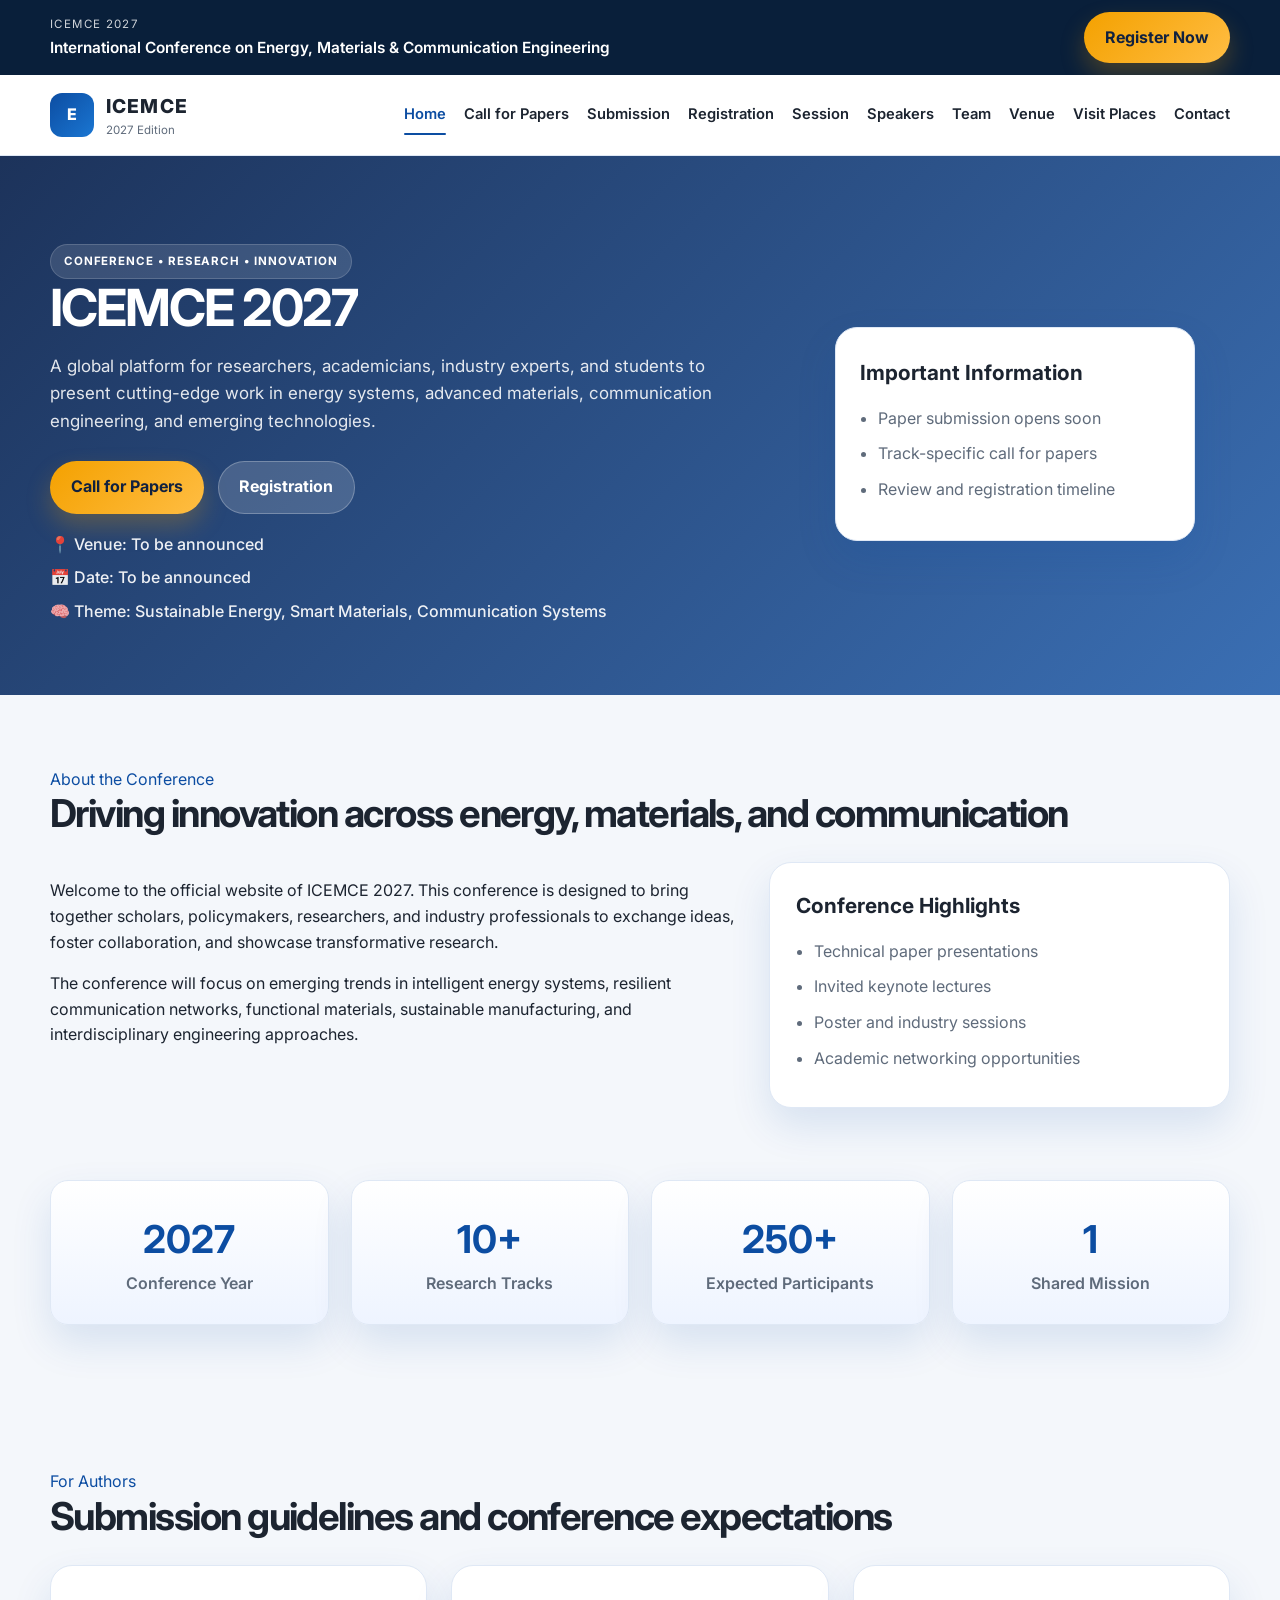
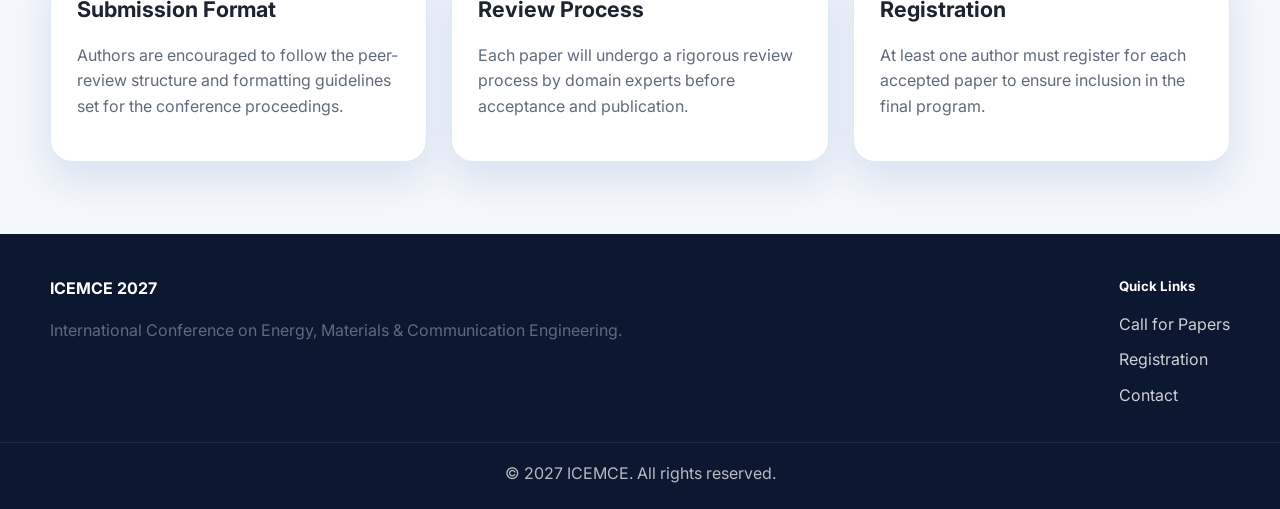
==== index.html @ 9a08f67a "first commit" ====
<!DOCTYPE html>
<html lang="en">
  <head>
    <meta charset="UTF-8" />
    <meta name="viewport" content="width=device-width, initial-scale=1.0" />
    <title>ICEMCE 2027 | Home</title>
    <meta name="description" content="ICEMCE 2027 conference website" />
    <link rel="preconnect" href="https://fonts.googleapis.com" />
    <link rel="preconnect" href="https://fonts.gstatic.com" crossorigin />
    <link href="https://fonts.googleapis.com/css2?family=Inter:wght@400;500;600;700;800&display=swap" rel="stylesheet" />
    <link rel="stylesheet" href="css/style.css" />
  </head>
  <body>
    <header class="topbar">
      <div class="container topbar-inner">
        <div class="brand-block">
          <span class="eyebrow">ICEMCE 2027</span>
          <strong>International Conference on Energy, Materials & Communication Engineering</strong>
        </div>
        <a href="Registration.html" class="btn btn-primary">Register Now</a>
      </div>
    </header>

    <nav class="navbar">
      <div class="container nav-inner">
        <div class="logo-wrap">
          <div class="logo-mark">E</div>
          <div>
            <div class="logo-title">ICEMCE</div>
            <div class="logo-subtitle">2027 Edition</div>
          </div>
        </div>

        <button class="nav-toggle" aria-label="Toggle navigation">☰</button>

        <div class="nav-links">
          <a href="index.html" class="active">Home</a>
          <a href="Papers.html">Call for Papers</a>
          <a href="Submission.html">Submission</a>
          <a href="Registration.html">Registration</a>
          <a href="session.html">Session</a>
          <a href="speakers.html">Speakers</a>
          <a href="team.html">Team</a>
          <a href="venue.html">Venue</a>
          <a href="place.html">Visit Places</a>
          <a href="contact.html">Contact</a>
        </div>
      </div>
    </nav>

    <main>
      <section class="hero">
        <div class="container hero-inner">
          <div class="hero-copy">
            <span class="tag">Conference • Research • Innovation</span>
            <h1>ICEMCE 2027</h1>
            <p>
              A global platform for researchers, academicians, industry experts, and students to present cutting-edge work in energy systems, advanced materials, communication engineering, and emerging technologies.
            </p>
            <div class="hero-actions">
              <a href="Papers.html" class="btn btn-primary">Call for Papers</a>
              <a href="Registration.html" class="btn btn-secondary">Registration</a>
            </div>
            <ul class="meta-list">
              <li>📍 Venue: To be announced</li>
              <li>📅 Date: To be announced</li>
              <li>🧠 Theme: Sustainable Energy, Smart Materials, Communication Systems</li>
            </ul>
          </div>
          <div class="hero-panel">
            <div class="panel-card">
              <h3>Important Information</h3>
              <ul>
                <li>Paper submission opens soon</li>
                <li>Track-specific call for papers</li>
                <li>Review and registration timeline</li>
              </ul>
            </div>
          </div>
        </div>
      </section>

      <section class="info-section">
        <div class="container">
          <div class="section-heading">
            <span>About the Conference</span>
            <h2>Driving innovation across energy, materials, and communication</h2>
          </div>
          <div class="grid-2">
            <div>
              <p>
                Welcome to the official website of ICEMCE 2027. This conference is designed to bring together scholars, policymakers, researchers, and industry professionals to exchange ideas, foster collaboration, and showcase transformative research.
              </p>
              <p>
                The conference will focus on emerging trends in intelligent energy systems, resilient communication networks, functional materials, sustainable manufacturing, and interdisciplinary engineering approaches.
              </p>
            </div>
            <div class="highlight-box">
              <h3>Conference Highlights</h3>
              <ul>
                <li>Technical paper presentations</li>
                <li>Invited keynote lectures</li>
                <li>Poster and industry sessions</li>
                <li>Academic networking opportunities</li>
              </ul>
            </div>
          </div>
        </div>
      </section>

      <section class="stats-section">
        <div class="container stats-grid">
          <div class="stat-card">
            <strong>2027</strong>
            <span>Conference Year</span>
          </div>
          <div class="stat-card">
            <strong>10+</strong>
            <span>Research Tracks</span>
          </div>
          <div class="stat-card">
            <strong>250+</strong>
            <span>Expected Participants</span>
          </div>
          <div class="stat-card">
            <strong>1</strong>
            <span>Shared Mission</span>
          </div>
        </div>
      </section>

      <section class="info-section">
        <div class="container">
          <div class="section-heading">
            <span>For Authors</span>
            <h2>Submission guidelines and conference expectations</h2>
          </div>
          <div class="card-list">
            <article class="feature-card">
              <h3>Submission Format</h3>
              <p>Authors are encouraged to follow the peer-review structure and formatting guidelines set for the conference proceedings.</p>
            </article>
            <article class="feature-card">
              <h3>Review Process</h3>
              <p>Each paper will undergo a rigorous review process by domain experts before acceptance and publication.</p>
            </article>
            <article class="feature-card">
              <h3>Registration</h3>
              <p>At least one author must register for each accepted paper to ensure inclusion in the final program.</p>
            </article>
          </div>
        </div>
      </section>
    </main>

    <footer class="site-footer">
      <div class="container footer-inner">
        <div>
          <h4>ICEMCE 2027</h4>
          <p>International Conference on Energy, Materials & Communication Engineering.</p>
        </div>
        <div>
          <h5>Quick Links</h5>
          <ul>
            <li><a href="Papers.html">Call for Papers</a></li>
            <li><a href="Registration.html">Registration</a></li>
            <li><a href="contact.html">Contact</a></li>
          </ul>
        </div>
      </div>
      <div class="footer-bottom">© 2027 ICEMCE. All rights reserved.</div>
    </footer>

    <script src="js/main.js"></script>
  </body>
</html>
---- css/style.css ----
:root {
  --bg: #f4f7fb;
  --panel: #ffffff;
  --panel-alt: #eef4ff;
  --primary: #0c4da2;
  --primary-deep: #082b5e;
  --secondary: #f4a100;
  --text: #1c2430;
  --muted: #5f6b7b;
  --border: #dfe8f5;
  --shadow: 0 18px 40px rgba(12, 77, 162, 0.12);
}

* { box-sizing: border-box; }

html { scroll-behavior: smooth; }

body {
  margin: 0;
  font-family: "Inter", sans-serif;
  color: var(--text);
  background: var(--bg);
  line-height: 1.6;
}

a {
  color: inherit;
  text-decoration: none;
}

img { max-width: 100%; display: block; }

.container {
  width: min(1180px, calc(100% - 32px));
  margin: 0 auto;
}

.topbar {
  background: #091f3a;
  color: #ffffff;
  padding: 12px 0;
}

.topbar-inner {
  display: flex;
  align-items: center;
  justify-content: space-between;
  gap: 20px;
}

.brand-block {
  display: flex;
  flex-direction: column;
  gap: 2px;
}

.eyebrow {
  font-size: 0.72rem;
  letter-spacing: 0.12em;
  text-transform: uppercase;
  opacity: 0.8;
}

.brand-block strong {
  font-size: 0.96rem;
  font-weight: 600;
}

.btn {
  display: inline-flex;
  align-items: center;
  justify-content: center;
  border: none;
  border-radius: 999px;
  padding: 0.8rem 1.3rem;
  font-weight: 700;
  cursor: pointer;
  transition: transform 0.2s ease, box-shadow 0.2s ease;
}

.btn:hover {
  transform: translateY(-1px);
}

.btn-primary {
  background: linear-gradient(135deg, var(--secondary), #ffbd43);
  color: #11213f;
  box-shadow: 0 12px 24px rgba(244, 161, 0, 0.25);
}

.btn-secondary {
  background: rgba(255, 255, 255, 0.16);
  color: white;
  border: 1px solid rgba(255, 255, 255, 0.25);
}

.navbar {
  background: rgba(255, 255, 255, 0.96);
  backdrop-filter: blur(10px);
  position: sticky;
  top: 0;
  z-index: 100;
  border-bottom: 1px solid var(--border);
}

.nav-inner {
  display: flex;
  align-items: center;
  justify-content: space-between;
  min-height: 80px;
  gap: 20px;
}

.logo-wrap {
  display: flex;
  align-items: center;
  gap: 12px;
}

.logo-mark {
  width: 44px;
  height: 44px;
  display: grid;
  place-items: center;
  border-radius: 12px;
  background: linear-gradient(135deg, var(--primary), #1a76d2);
  color: white;
  font-weight: 800;
}

.logo-title {
  font-size: 1.2rem;
  font-weight: 800;
  letter-spacing: 0.06em;
}

.logo-subtitle {
  font-size: 0.72rem;
  color: var(--muted);
}

.nav-links {
  display: flex;
  align-items: center;
  flex-wrap: wrap;
  gap: 18px;
}

.nav-links a {
  position: relative;
  color: var(--text);
  font-weight: 600;
  font-size: 0.92rem;
  transition: color 0.2s ease;
}

.nav-links a:hover,
.nav-links a.active {
  color: var(--primary);
}

.nav-links a.active::after {
  content: "";
  position: absolute;
  left: 0;
  bottom: -8px;
  width: 100%;
  height: 2px;
  border-radius: 99px;
  background: var(--primary);
}

.nav-toggle {
  display: none;
  background: transparent;
  border: 1px solid var(--border);
  border-radius: 10px;
  font-size: 1.5rem;
  padding: 8px 10px;
  cursor: pointer;
}

.hero {
  background: linear-gradient(135deg, rgba(10, 34, 77, 0.92), rgba(12, 77, 162, 0.8)),
    url("https://images.unsplash.com/photo-1516321318423-f06f85e504b3?auto=format&fit=crop&w=1600&q=80") center/cover no-repeat;
  color: white;
  padding: 88px 0 70px;
}

.hero-inner {
  display: grid;
  grid-template-columns: 1.5fr 0.9fr;
  gap: 32px;
  align-items: center;
}

.tag {
  display: inline-flex;
  padding: 0.45rem 0.8rem;
  border-radius: 999px;
  background: rgba(255, 255, 255, 0.12);
  border: 1px solid rgba(255, 255, 255, 0.16);
  font-size: 0.72rem;
  font-weight: 700;
  letter-spacing: 0.08em;
  text-transform: uppercase;
}

.hero-copy h1,
.page-hero h1,
.section-heading h2 {
  margin: 0 0 18px;
  line-height: 1.1;
  letter-spacing: -0.04em;
}

.hero-copy h1 {
  font-size: clamp(2.4rem, 4vw, 4.5rem);
}

.hero-copy p {
  font-size: 1.06rem;
  color: rgba(255, 255, 255, 0.88);
  max-width: 700px;
}

.hero-actions {
  display: flex;
  flex-wrap: wrap;
  gap: 14px;
  margin: 26px 0 18px;
}

.meta-list {
  list-style: none;
  padding: 0;
  margin: 0;
  display: grid;
  gap: 8px;
  color: rgba(255, 255, 255, 0.92);
  font-weight: 500;
}

.hero-panel {
  display: flex;
  justify-content: center;
}

.panel-card,
.highlight-box,
.feature-card,
.pricing-card,
.content-block {
  background: var(--panel);
  border: 1px solid var(--border);
  border-radius: 22px;
  box-shadow: var(--shadow);
}

.panel-card {
  color: var(--text);
  padding: 28px 24px;
  width: min(100%, 360px);
}

.panel-card h3, .highlight-box h3 {
  margin-top: 0;
  margin-bottom: 16px;
  font-size: 1.3rem;
}

.panel-card ul,
.highlight-box ul,
.check-list,
.numbered-list,
.site-footer ul {
  margin: 0;
  padding-left: 18px;
  color: var(--muted);
}

.panel-card li,
.highlight-box li,
.check-list li,
.numbered-list li,
.site-footer li {
  margin-bottom: 10px;
}

.info-section,
.content-section {
  padding: 72px 0;
}

.section-heading {
  margin-bottom: 28px;
}

.section-heading span,
.page-hero .tag {
  color: var(--primary);
}

.section-heading h2 {
  font-size: clamp(2rem, 3vw, 3rem);
  color: var(--text);
}

.grid-2,
.two-column {
  display: grid;
  grid-template-columns: 1.2fr 0.8fr;
  gap: 28px;
}

.highlight-box,
.content-block,
.feature-card,
.pricing-card {
  padding: 26px;
}

.card-list,
.pricing-grid {
  display: grid;
  grid-template-columns: repeat(3, minmax(0, 1fr));
  gap: 24px;
}

.feature-card h3,
.pricing-card h3 {
  margin-top: 0;
  margin-bottom: 12px;
  font-size: 1.35rem;
}

.feature-card p,
.content-block p,
.pricing-card li,
.site-footer p,
.site-footer a {
  color: var(--muted);
}

.stats-section {
  padding: 0 0 72px;
}

.stats-grid {
  display: grid;
  grid-template-columns: repeat(4, minmax(0, 1fr));
  gap: 22px;
}

.stat-card {
  background: linear-gradient(180deg, var(--panel), var(--panel-alt));
  border: 1px solid var(--border);
  border-radius: 18px;
  padding: 28px 20px;
  text-align: center;
  box-shadow: var(--shadow);
}

.stat-card strong {
  display: block;
  font-size: clamp(2rem, 3vw, 2.7rem);
  color: var(--primary);
}

.stat-card span {
  color: var(--muted);
  font-weight: 600;
}

.page-hero {
  background: linear-gradient(135deg, rgba(11, 23, 48, 0.95), rgba(12, 77, 162, 0.9));
  color: white;
  padding: 72px 0 54px;
}

.page-hero.narrow {
  padding: 64px 0 50px;
}

.page-hero h1 {
  font-size: clamp(2.2rem, 4vw, 3.2rem);
  margin-top: 14px;
}

.accent-box {
  background: linear-gradient(180deg, #edf5ff, #ffffff);
}

.pricing-card {
  text-align: center;
}

.pricing-card.featured {
  border-color: rgba(12, 77, 162, 0.25);
  background: linear-gradient(180deg, #edf6ff, #ffffff);
  transform: translateY(-8px);
}

.price {
  font-size: 2.2rem;
  font-weight: 800;
  color: var(--primary);
  margin-bottom: 12px;
}

.site-footer {
  background: #0c1830;
  color: white;
  padding-top: 42px;
}

.footer-inner {
  display: flex;
  justify-content: space-between;
  gap: 30px;
  padding-bottom: 24px;
}

.site-footer h4,
.site-footer h5 {
  margin-top: 0;
  margin-bottom: 14px;
}

.site-footer ul {
  list-style: none;
  padding: 0;
}

.site-footer a {
  color: rgba(255, 255, 255, 0.8);
}

.footer-bottom {
  padding: 18px 0 22px;
  border-top: 1px solid rgba(255, 255, 255, 0.08);
  text-align: center;
  color: rgba(255, 255, 255, 0.7);
}

@media (max-width: 980px) {
  .hero-inner,
  .grid-2,
  .two-column,
  .card-list,
  .pricing-grid,
  .stats-grid {
    grid-template-columns: 1fr;
  }

  .nav-toggle {
    display: inline-block;
  }

  .nav-links {
    display: none;
    position: absolute;
    top: 100%;
    left: 0;
    right: 0;
    background: white;
    border-bottom: 1px solid var(--border);
    padding: 16px 20px 18px;
    flex-direction: column;
    align-items: flex-start;
    box-shadow: var(--shadow);
  }

  .nav-links.open {
    display: flex;
  }

  .logo-wrap {
    flex: 1;
  }
}

@media (max-width: 640px) {
  .topbar-inner,
  .footer-inner {
    flex-direction: column;
    align-items: flex-start;
  }

  .hero {
    padding-top: 72px;
  }
}
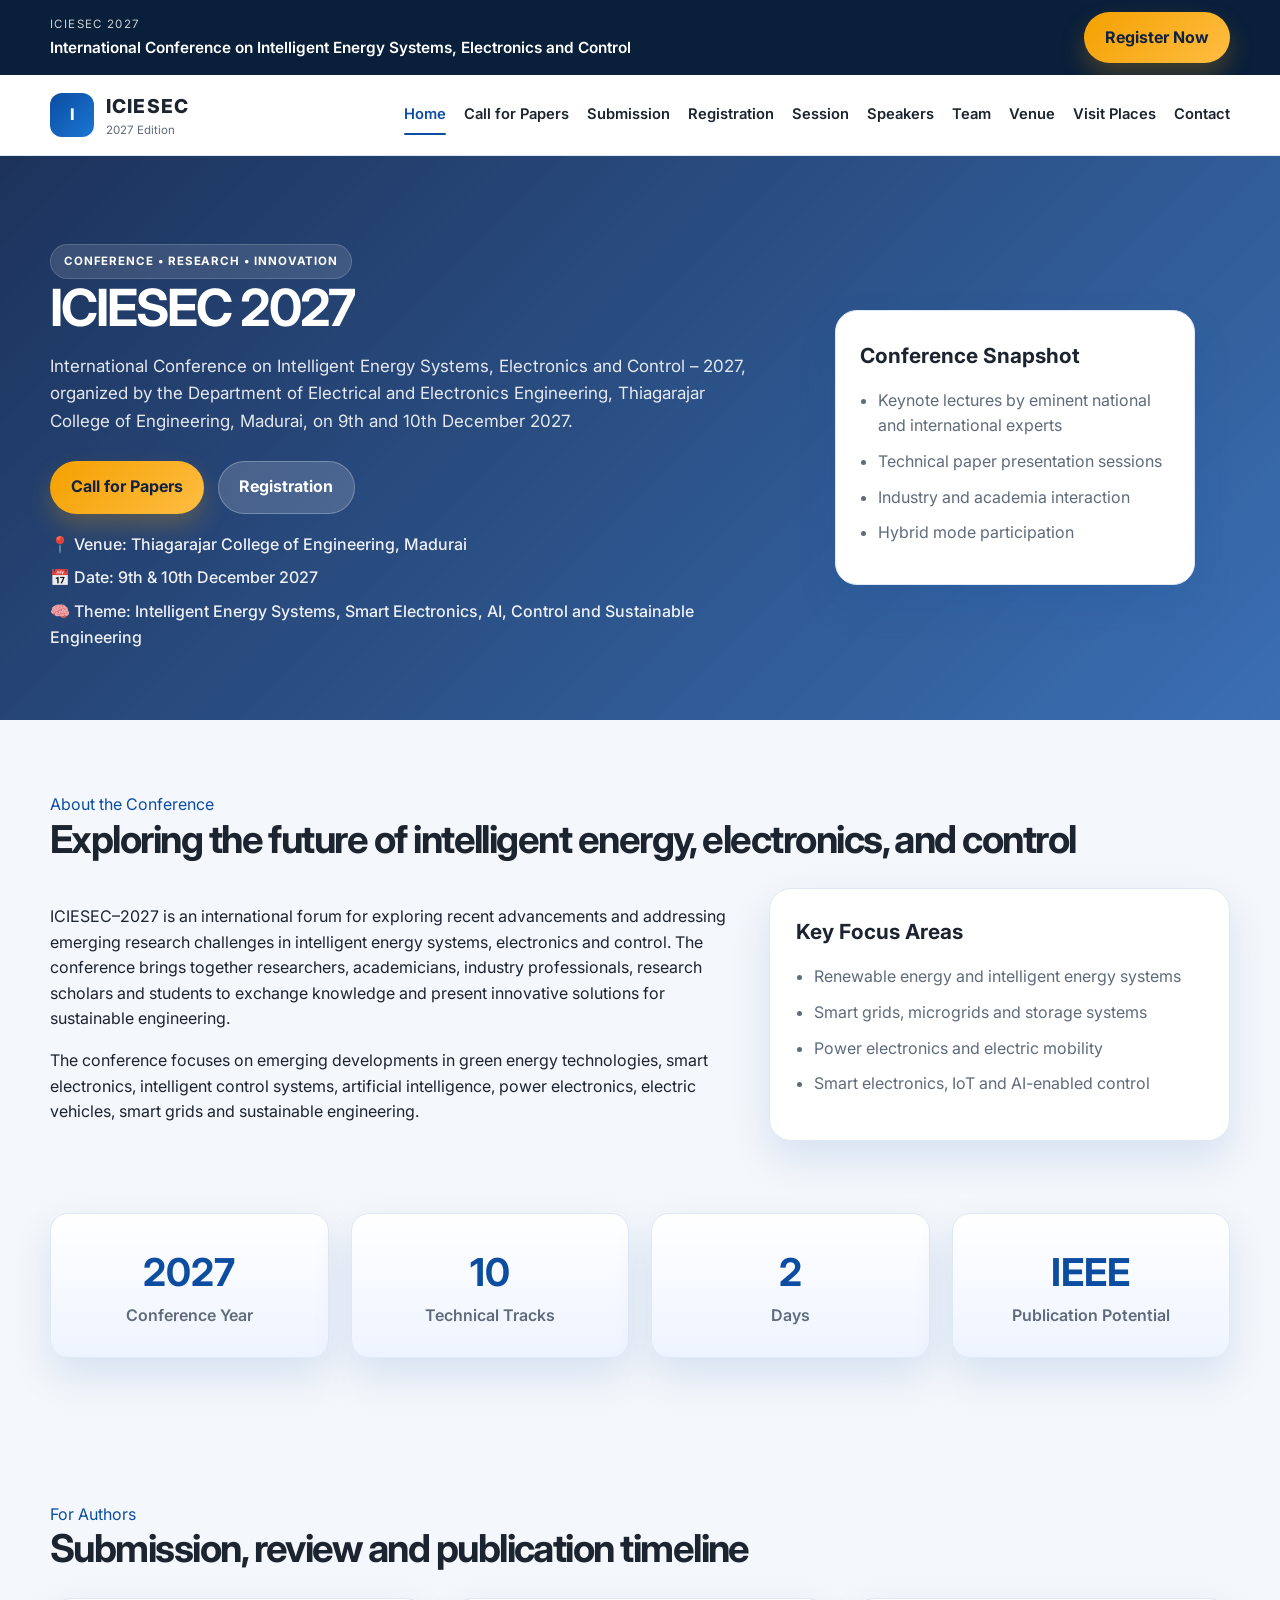
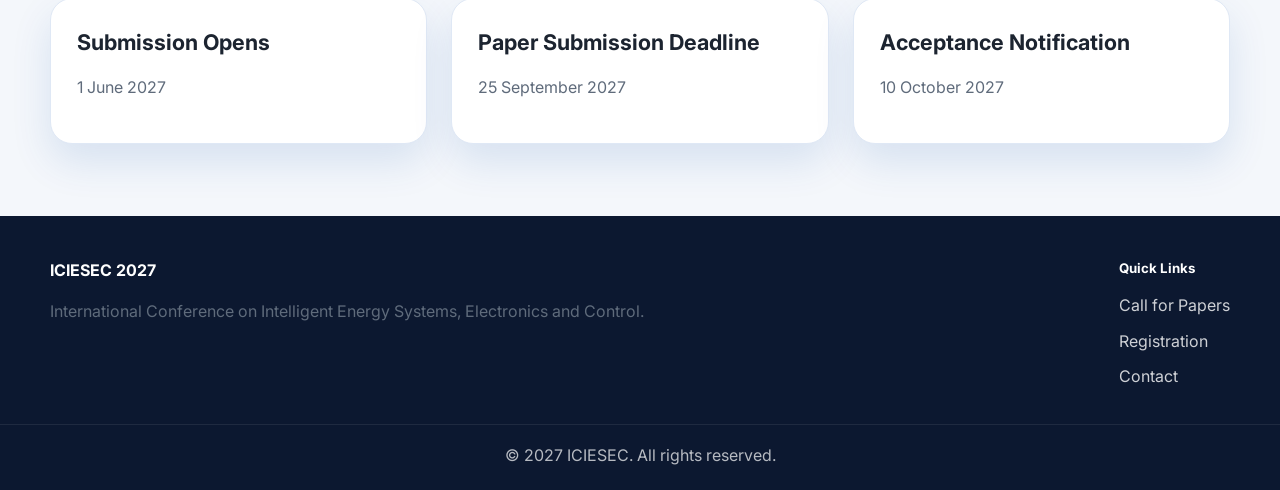
==== commit 4103c04a: "update contents" ====
--- a/index.html
+++ b/index.html
@@ -3,8 +3,8 @@
   <head>
     <meta charset="UTF-8" />
     <meta name="viewport" content="width=device-width, initial-scale=1.0" />
-    <title>ICEMCE 2027 | Home</title>
-    <meta name="description" content="ICEMCE 2027 conference website" />
+    <title>ICIESEC 2027 | Home</title>
+    <meta name="description" content="ICIESEC 2027 conference website" />
     <link rel="preconnect" href="https://fonts.googleapis.com" />
     <link rel="preconnect" href="https://fonts.gstatic.com" crossorigin />
     <link href="https://fonts.googleapis.com/css2?family=Inter:wght@400;500;600;700;800&display=swap" rel="stylesheet" />
@@ -14,8 +14,8 @@
     <header class="topbar">
       <div class="container topbar-inner">
         <div class="brand-block">
-          <span class="eyebrow">ICEMCE 2027</span>
-          <strong>International Conference on Energy, Materials & Communication Engineering</strong>
+          <span class="eyebrow">ICIESEC 2027</span>
+          <strong>International Conference on Intelligent Energy Systems, Electronics and Control</strong>
         </div>
         <a href="Registration.html" class="btn btn-primary">Register Now</a>
       </div>
@@ -24,9 +24,9 @@
     <nav class="navbar">
       <div class="container nav-inner">
         <div class="logo-wrap">
-          <div class="logo-mark">E</div>
+          <div class="logo-mark">I</div>
           <div>
-            <div class="logo-title">ICEMCE</div>
+            <div class="logo-title">ICIESEC</div>
             <div class="logo-subtitle">2027 Edition</div>
           </div>
         </div>
@@ -53,27 +53,28 @@
         <div class="container hero-inner">
           <div class="hero-copy">
             <span class="tag">Conference • Research • Innovation</span>
-            <h1>ICEMCE 2027</h1>
+            <h1>ICIESEC 2027</h1>
             <p>
-              A global platform for researchers, academicians, industry experts, and students to present cutting-edge work in energy systems, advanced materials, communication engineering, and emerging technologies.
+              International Conference on Intelligent Energy Systems, Electronics and Control – 2027, organized by the Department of Electrical and Electronics Engineering, Thiagarajar College of Engineering, Madurai, on 9th and 10th December 2027.
             </p>
             <div class="hero-actions">
               <a href="Papers.html" class="btn btn-primary">Call for Papers</a>
               <a href="Registration.html" class="btn btn-secondary">Registration</a>
             </div>
             <ul class="meta-list">
-              <li>📍 Venue: To be announced</li>
-              <li>📅 Date: To be announced</li>
-              <li>🧠 Theme: Sustainable Energy, Smart Materials, Communication Systems</li>
+              <li>📍 Venue: Thiagarajar College of Engineering, Madurai</li>
+              <li>📅 Date: 9th & 10th December 2027</li>
+              <li>🧠 Theme: Intelligent Energy Systems, Smart Electronics, AI, Control and Sustainable Engineering</li>
             </ul>
           </div>
           <div class="hero-panel">
             <div class="panel-card">
-              <h3>Important Information</h3>
+              <h3>Conference Snapshot</h3>
               <ul>
-                <li>Paper submission opens soon</li>
-                <li>Track-specific call for papers</li>
-                <li>Review and registration timeline</li>
+                <li>Keynote lectures by eminent national and international experts</li>
+                <li>Technical paper presentation sessions</li>
+                <li>Industry and academia interaction</li>
+                <li>Hybrid mode participation</li>
               </ul>
             </div>
           </div>
@@ -84,24 +85,24 @@
         <div class="container">
           <div class="section-heading">
             <span>About the Conference</span>
-            <h2>Driving innovation across energy, materials, and communication</h2>
+            <h2>Exploring the future of intelligent energy, electronics, and control</h2>
           </div>
           <div class="grid-2">
             <div>
               <p>
-                Welcome to the official website of ICEMCE 2027. This conference is designed to bring together scholars, policymakers, researchers, and industry professionals to exchange ideas, foster collaboration, and showcase transformative research.
+                ICIESEC–2027 is an international forum for exploring recent advancements and addressing emerging research challenges in intelligent energy systems, electronics and control. The conference brings together researchers, academicians, industry professionals, research scholars and students to exchange knowledge and present innovative solutions for sustainable engineering.
               </p>
               <p>
-                The conference will focus on emerging trends in intelligent energy systems, resilient communication networks, functional materials, sustainable manufacturing, and interdisciplinary engineering approaches.
+                The conference focuses on emerging developments in green energy technologies, smart electronics, intelligent control systems, artificial intelligence, power electronics, electric vehicles, smart grids and sustainable engineering.
               </p>
             </div>
             <div class="highlight-box">
-              <h3>Conference Highlights</h3>
+              <h3>Key Focus Areas</h3>
               <ul>
-                <li>Technical paper presentations</li>
-                <li>Invited keynote lectures</li>
-                <li>Poster and industry sessions</li>
-                <li>Academic networking opportunities</li>
+                <li>Renewable energy and intelligent energy systems</li>
+                <li>Smart grids, microgrids and storage systems</li>
+                <li>Power electronics and electric mobility</li>
+                <li>Smart electronics, IoT and AI-enabled control</li>
               </ul>
             </div>
           </div>
@@ -115,16 +116,16 @@
             <span>Conference Year</span>
           </div>
           <div class="stat-card">
-            <strong>10+</strong>
-            <span>Research Tracks</span>
+            <strong>10</strong>
+            <span>Technical Tracks</span>
           </div>
           <div class="stat-card">
-            <strong>250+</strong>
-            <span>Expected Participants</span>
+            <strong>2</strong>
+            <span>Days</span>
           </div>
           <div class="stat-card">
-            <strong>1</strong>
-            <span>Shared Mission</span>
+            <strong>IEEE</strong>
+            <span>Publication Potential</span>
           </div>
         </div>
       </section>
@@ -133,20 +134,20 @@
         <div class="container">
           <div class="section-heading">
             <span>For Authors</span>
-            <h2>Submission guidelines and conference expectations</h2>
+            <h2>Submission, review and publication timeline</h2>
           </div>
           <div class="card-list">
             <article class="feature-card">
-              <h3>Submission Format</h3>
-              <p>Authors are encouraged to follow the peer-review structure and formatting guidelines set for the conference proceedings.</p>
+              <h3>Submission Opens</h3>
+              <p>1 June 2027</p>
             </article>
             <article class="feature-card">
-              <h3>Review Process</h3>
-              <p>Each paper will undergo a rigorous review process by domain experts before acceptance and publication.</p>
+              <h3>Paper Submission Deadline</h3>
+              <p>25 September 2027</p>
             </article>
             <article class="feature-card">
-              <h3>Registration</h3>
-              <p>At least one author must register for each accepted paper to ensure inclusion in the final program.</p>
+              <h3>Acceptance Notification</h3>
+              <p>10 October 2027</p>
             </article>
           </div>
         </div>
@@ -156,8 +157,8 @@
     <footer class="site-footer">
       <div class="container footer-inner">
         <div>
-          <h4>ICEMCE 2027</h4>
-          <p>International Conference on Energy, Materials & Communication Engineering.</p>
+          <h4>ICIESEC 2027</h4>
+          <p>International Conference on Intelligent Energy Systems, Electronics and Control.</p>
         </div>
         <div>
           <h5>Quick Links</h5>
@@ -168,7 +169,7 @@
           </ul>
         </div>
       </div>
-      <div class="footer-bottom">© 2027 ICEMCE. All rights reserved.</div>
+      <div class="footer-bottom">© 2027 ICIESEC. All rights reserved.</div>
     </footer>
 
     <script src="js/main.js"></script>
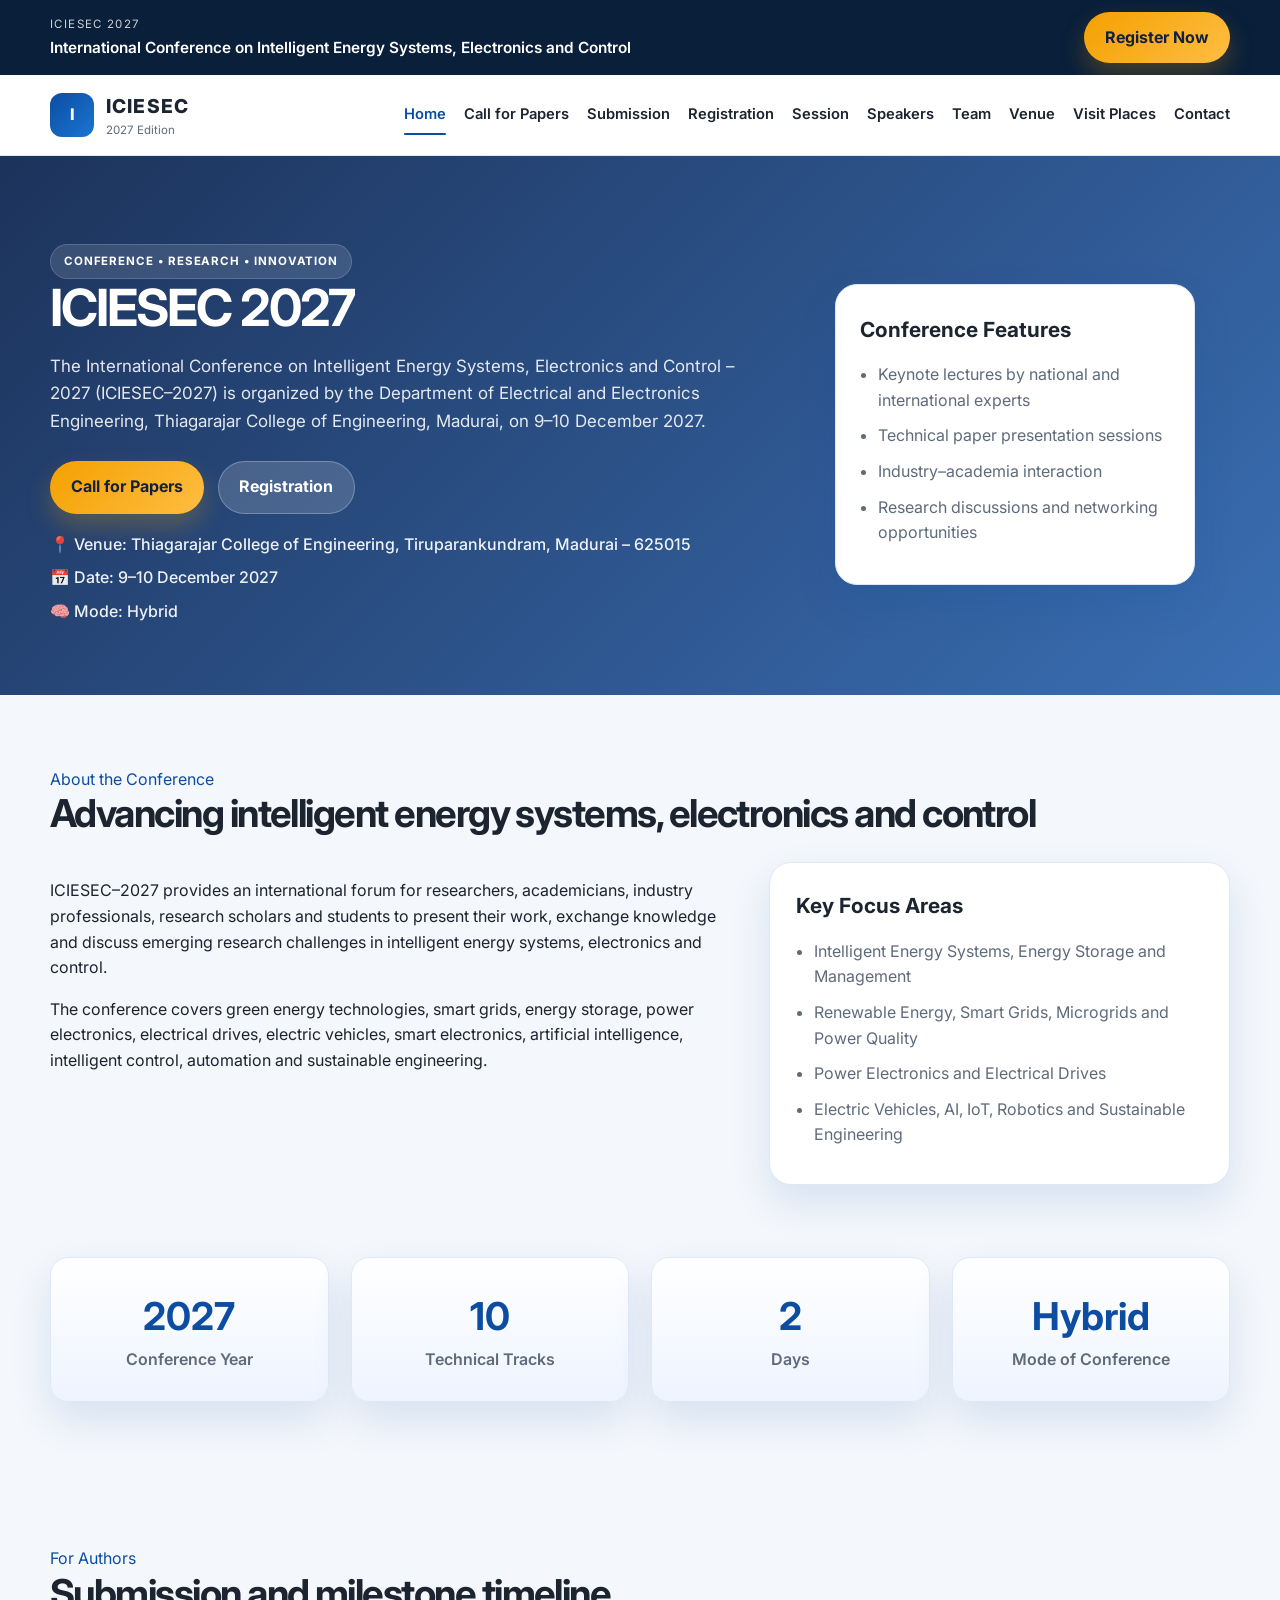
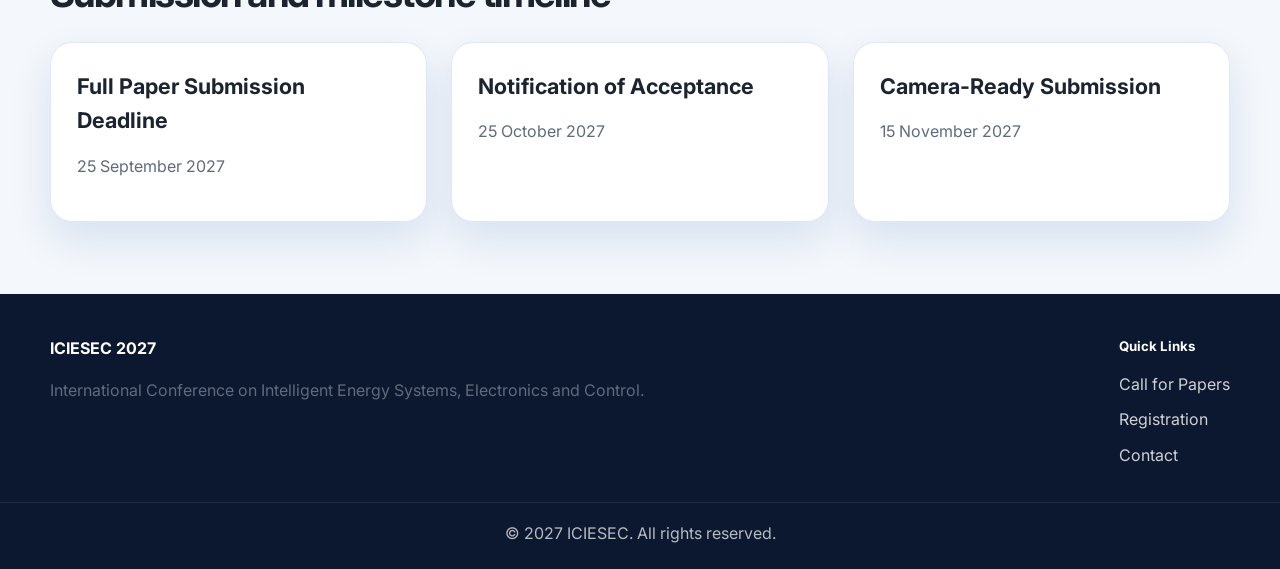
==== commit 2267f215: "latest info" ====
--- a/index.html
+++ b/index.html
@@ -55,26 +55,26 @@
             <span class="tag">Conference • Research • Innovation</span>
             <h1>ICIESEC 2027</h1>
             <p>
-              International Conference on Intelligent Energy Systems, Electronics and Control – 2027, organized by the Department of Electrical and Electronics Engineering, Thiagarajar College of Engineering, Madurai, on 9th and 10th December 2027.
+              The International Conference on Intelligent Energy Systems, Electronics and Control – 2027 (ICIESEC–2027) is organized by the Department of Electrical and Electronics Engineering, Thiagarajar College of Engineering, Madurai, on 9–10 December 2027.
             </p>
             <div class="hero-actions">
               <a href="Papers.html" class="btn btn-primary">Call for Papers</a>
               <a href="Registration.html" class="btn btn-secondary">Registration</a>
             </div>
             <ul class="meta-list">
-              <li>📍 Venue: Thiagarajar College of Engineering, Madurai</li>
-              <li>📅 Date: 9th & 10th December 2027</li>
-              <li>🧠 Theme: Intelligent Energy Systems, Smart Electronics, AI, Control and Sustainable Engineering</li>
+              <li>📍 Venue: Thiagarajar College of Engineering, Tiruparankundram, Madurai – 625015</li>
+              <li>📅 Date: 9–10 December 2027</li>
+              <li>🧠 Mode: Hybrid</li>
             </ul>
           </div>
           <div class="hero-panel">
             <div class="panel-card">
-              <h3>Conference Snapshot</h3>
+              <h3>Conference Features</h3>
               <ul>
-                <li>Keynote lectures by eminent national and international experts</li>
+                <li>Keynote lectures by national and international experts</li>
                 <li>Technical paper presentation sessions</li>
-                <li>Industry and academia interaction</li>
-                <li>Hybrid mode participation</li>
+                <li>Industry–academia interaction</li>
+                <li>Research discussions and networking opportunities</li>
               </ul>
             </div>
           </div>
@@ -85,24 +85,24 @@
         <div class="container">
           <div class="section-heading">
             <span>About the Conference</span>
-            <h2>Exploring the future of intelligent energy, electronics, and control</h2>
+            <h2>Advancing intelligent energy systems, electronics and control</h2>
           </div>
           <div class="grid-2">
             <div>
               <p>
-                ICIESEC–2027 is an international forum for exploring recent advancements and addressing emerging research challenges in intelligent energy systems, electronics and control. The conference brings together researchers, academicians, industry professionals, research scholars and students to exchange knowledge and present innovative solutions for sustainable engineering.
+                ICIESEC–2027 provides an international forum for researchers, academicians, industry professionals, research scholars and students to present their work, exchange knowledge and discuss emerging research challenges in intelligent energy systems, electronics and control.
               </p>
               <p>
-                The conference focuses on emerging developments in green energy technologies, smart electronics, intelligent control systems, artificial intelligence, power electronics, electric vehicles, smart grids and sustainable engineering.
+                The conference covers green energy technologies, smart grids, energy storage, power electronics, electrical drives, electric vehicles, smart electronics, artificial intelligence, intelligent control, automation and sustainable engineering.
               </p>
             </div>
             <div class="highlight-box">
               <h3>Key Focus Areas</h3>
               <ul>
-                <li>Renewable energy and intelligent energy systems</li>
-                <li>Smart grids, microgrids and storage systems</li>
-                <li>Power electronics and electric mobility</li>
-                <li>Smart electronics, IoT and AI-enabled control</li>
+                <li>Intelligent Energy Systems, Energy Storage and Management</li>
+                <li>Renewable Energy, Smart Grids, Microgrids and Power Quality</li>
+                <li>Power Electronics and Electrical Drives</li>
+                <li>Electric Vehicles, AI, IoT, Robotics and Sustainable Engineering</li>
               </ul>
             </div>
           </div>
@@ -124,8 +124,8 @@
             <span>Days</span>
           </div>
           <div class="stat-card">
-            <strong>IEEE</strong>
-            <span>Publication Potential</span>
+            <strong>Hybrid</strong>
+            <span>Mode of Conference</span>
           </div>
         </div>
       </section>
@@ -134,20 +134,20 @@
         <div class="container">
           <div class="section-heading">
             <span>For Authors</span>
-            <h2>Submission, review and publication timeline</h2>
+            <h2>Submission and milestone timeline</h2>
           </div>
           <div class="card-list">
             <article class="feature-card">
-              <h3>Submission Opens</h3>
-              <p>1 June 2027</p>
-            </article>
-            <article class="feature-card">
-              <h3>Paper Submission Deadline</h3>
+              <h3>Full Paper Submission Deadline</h3>
               <p>25 September 2027</p>
             </article>
             <article class="feature-card">
-              <h3>Acceptance Notification</h3>
-              <p>10 October 2027</p>
+              <h3>Notification of Acceptance</h3>
+              <p>25 October 2027</p>
+            </article>
+            <article class="feature-card">
+              <h3>Camera-Ready Submission</h3>
+              <p>15 November 2027</p>
             </article>
           </div>
         </div>
